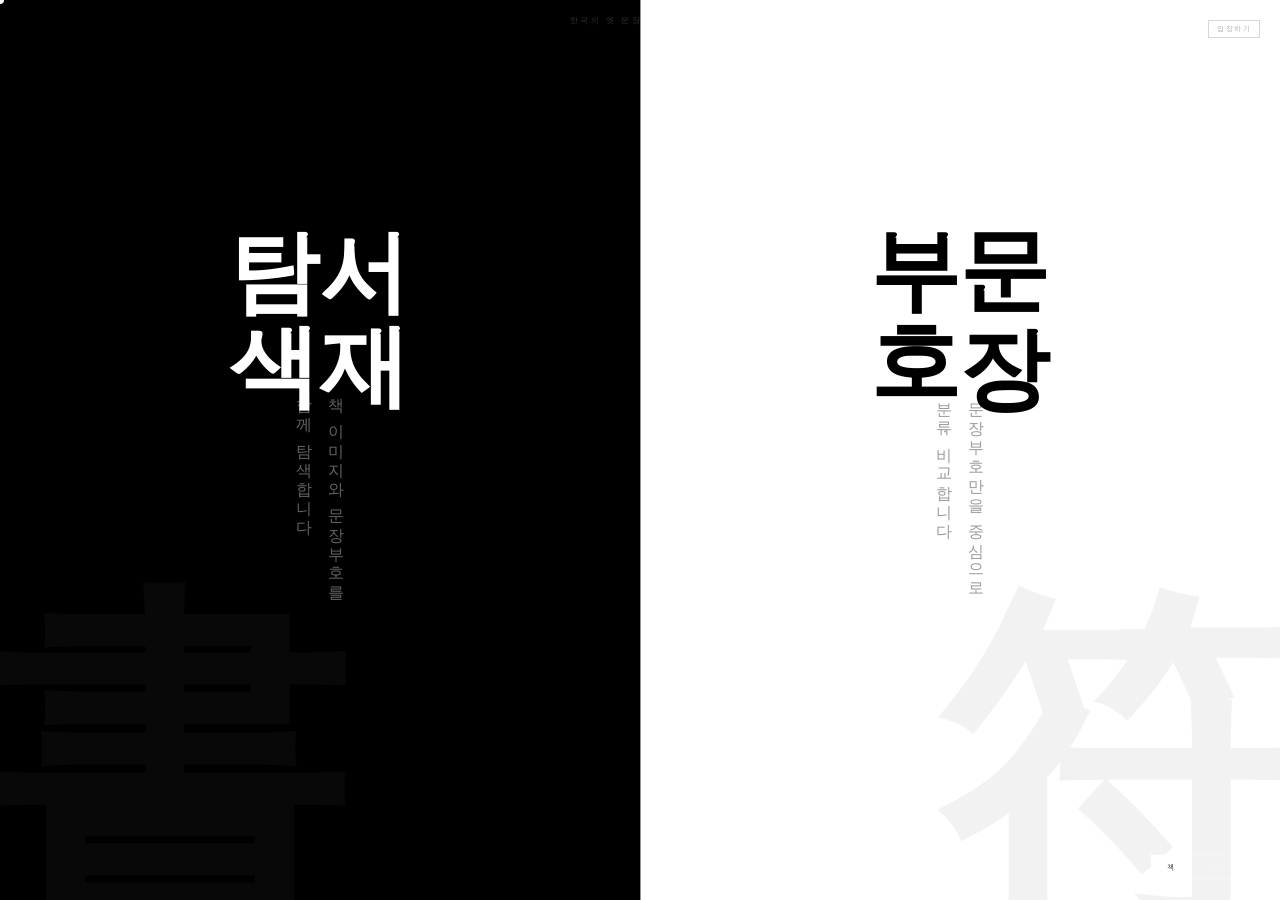
==== index.html @ 512fe79e "add website" ====
<!DOCTYPE html>
<html lang="ko">
<head>
<meta charset="UTF-8" />
<meta name="viewport" content="width=device-width, initial-scale=1.0" />
<title>한국의 옛 문장부호 아카이브</title>
<style>
@import url('https://fonts.googleapis.com/css2?family=Noto+Serif+KR:wght@300;400;700;900&display=swap');

*, *::before, *::after { box-sizing: border-box; margin: 0; padding: 0; }

:root {
  --bg:        #000000;
  --fg:        #ffffff;
  --line:      rgb(148, 148, 148);
  --ease:      cubic-bezier(0.76, 0, 0.24, 1);
  --eout:      cubic-bezier(0.16, 1, 0.3, 1);
  --dur:       0.85s;
  --page-l:    #ffffff;
  --page-r:    #ffffff;
  --page-ink:  rgba(0,0,0,0.78);
  --page-mute: rgba(0,0,0,0.36);
  --page-line: rgba(0,0,0,0.12);
}

html, body {
  height: 100%; background: var(--bg); color: var(--fg);
  font-family: serif;
  cursor: none; overflow: hidden;
}

#cur {
  position: fixed; z-index: 99999;
  width: 8px; height: 8px; border-radius: 50%;
  background: var(--fg); pointer-events: none;
  transform: translate(-50%,-50%);
  transition: width .18s var(--eout), height .18s var(--eout);
  mix-blend-mode: difference;
}
#cur.big { width: 34px; height: 34px; }

#global-toggle {
  position: fixed; bottom: 20px; right: 20px;
  z-index: 9000; display: flex;
  border: 0.5px solid rgba(255,255,255,0.22);
  overflow: hidden;
  opacity: 1;
}
.gtog-btn {
  font-family: "Noto Serif KR", serif;
  font-size: .44rem; letter-spacing: .24em; font-weight: 300;
  color: rgba(255,255,255,0.38); padding: 7px 16px;
  cursor: none; white-space: nowrap;
  border: none; background: none; outline: none;
  transition: background .22s, color .22s;
}
.gtog-btn.active {
  background: var(--fg); color: var(--bg);
}
.gtog-btn + .gtog-btn { border-left: 0.5px solid rgba(255,255,255,0.22); }

#entry {
  position: fixed; inset: 0; z-index: 8000;
  display: flex;
  transition: opacity .65s var(--eout), visibility .65s;
}
#entry.gone { opacity: 0; visibility: hidden; }

.ep {
  flex: 1; position: relative; overflow: hidden; cursor: none;
  display: flex; align-items: center; justify-content: center;
  transition: flex .72s var(--eout);
}
.ep:hover { flex: 1.28; }
.ep + .ep { border-left: 1px solid var(--line); }
#ep-lib { background: var(--bg); }
#ep-sym { background: var(--fg); }

.ep-bg {
  position: absolute; font-size: 28vw; font-weight: 900; line-height: 1;
  user-select: none; pointer-events: none; bottom: -4vw;
  transition: transform .6s var(--eout);
}
#ep-lib .ep-bg { color: rgba(255,255,255,.03); left: -1vw; }
#ep-sym .ep-bg { color: rgba(0,0,0,.05); right: -1vw; }
.ep:hover .ep-bg { transform: scale(1.07); }

.ep-inner { position: relative; z-index: 1; display: flex; flex-direction: column; align-items: center; gap: 36px; }
.ep-title {
  writing-mode: vertical-rl; font-weight: 900;
  align-items:top;
  font-size: clamp(3rem,7vw,6.5rem); letter-spacing: .04em; line-height: 1;
  transition: letter-spacing .5s var(--eout);
}
#ep-lib .ep-title { color: var(--fg); }
#ep-sym .ep-title { color: var(--bg); }
.ep:hover .ep-title { letter-spacing: .15em; }

.ep-sub { writing-mode: vertical-rl; font-size: 1rem; font-weight: 300; letter-spacing: .2em; line-height: 2; opacity: .38; }
#ep-lib .ep-sub { color: var(--fg); }
#ep-sym .ep-sub { color: var(--bg); }

.ep-btn {
  writing-mode: vertical-rl; font-size: 1rem; font-weight: 300; letter-spacing: .26em;
  align-items:top;
  padding: 12px 9px; border: 1px solid currentColor; cursor: none;
  opacity: 0; transform: translateY(10px);
  transition: opacity .3s var(--eout), transform .3s var(--eout), background .15s, color .15s;
}
.ep:hover .ep-btn { opacity: 1; transform: translateY(0); }
#ep-lib .ep-btn { color: var(--fg); }
#ep-lib .ep-btn:hover { background: var(--fg); color: var(--bg); }
#ep-sym .ep-btn { color: var(--bg); }
#ep-sym .ep-btn:hover { background: var(--bg); color: var(--fg); }

.ep-badge { position: absolute; top: 20px; right: 20px; font-size: .44rem; letter-spacing: .2em; font-weight: 300; color: rgba(0,0,0,.32); border: 1px solid rgba(0,0,0,.16); padding: 3px 8px; }
#entry-lbl { position: fixed; top: 16px; left: 50%; transform: translateX(-50%); font-size: .48rem; letter-spacing: .34em; font-weight: 300; color: rgba(255,255,255,.18); white-space: nowrap; z-index: 9000; pointer-events: none; }

#app {
  position: fixed; inset: 0; z-index: 1;
  display: flex; flex-direction: row;
  opacity: 0; pointer-events: none;
  transition: opacity .5s var(--eout);
}
#app.active { opacity: 1; pointer-events: auto; }

#sidebar {
  width: 40px; flex-shrink: 0;
  border-right: 1px solid var(--line);
  display: flex; flex-direction: column;
  align-items: top; justify-content: space-between;
  padding: 18px 0; z-index: 10;
}
.sb-text {
  writing-mode: vertical-rl; font-size: 1rem;
  align-items:top;
  letter-spacing: .24em; font-weight: 300;
  color: rgba(255,255,255,.28); white-space: nowrap;
}

#scroll {
  flex: 1; display: flex; flex-direction: row;
  overflow-x: auto; overflow-y: hidden; scrollbar-width: none;
  scroll-snap-type: x mandatory;  
}
#scroll::-webkit-scrollbar { display: none; }

.item-wrapper {
  height: 100%; flex-shrink: 0;
  display: grid;
  scroll-snap-align: end;
  grid-template-columns: 0fr auto;
  border-right: 1px solid var(--line);
  transition: grid-template-columns var(--dur) var(--ease);
}
.item-wrapper.open { grid-template-columns: 1fr auto; }

.item-main {
  display: flex; flex-direction: row;
  position: relative; cursor: none; overflow: hidden;
  animation: itemIn .5s var(--eout) both;
}
@keyframes itemIn {
  from { opacity:0; transform: translateX(16px); }
  to   { opacity:1; transform: translateX(0); }
}
.item-main::before {
  content: '';
  position: absolute;
  inset: 0;
  background: var(--fg);
  opacity: 0;
  transition: opacity 1s var(--ease);
  z-index: 0;
  pointer-events: none;
}

.item-main:hover::before,
.item-wrapper.open .item-main::before {
  opacity: 1;
}

.item-main:hover .name-text,
.item-wrapper.open .name-text {
  color: var(--bg);
}

.item-main:hover .meta-text,
.item-wrapper.open .meta-text {
  color: rgba(13,13,13,.45);
}
.item-main:hover .meta-text  { color: rgba(13,13,13,.45); }
.item-main:hover .name-col   { border-color: rgba(13,13,13,.14); }
.item-main:hover .meta-cell  { border-color: rgba(13,13,13,.1); }

.name-col {
  position: relative; z-index: 1;
  display: flex; align-items: flex-start; justify-content: center;
  padding: 28px 0; flex-shrink: 0;
  border-left: 1px solid var(--line); border-right: none; overflow: hidden;
  transition: border-color 1s var(--ease);
}
.name-text {
  writing-mode: vertical-rl; font-weight: 300;
  align-items:top;
  letter-spacing: .05em; line-height: 1; white-space: nowrap; color: var(--fg);
  transition: color 1s var(--ease),transform .5s cubic-bezier(0.3, 0, 0.2, 1);
}
.item-main:hover .name-text { transform: scale(1.03);}

.meta-col { position: relative; z-index: 1; display: flex; flex-direction: column; width: 26px; flex-shrink: 0; }
.meta-cell {
  flex: 1; display: flex; align-items: center; justify-content: center;
  padding: 4px 0;
  overflow: hidden; min-height: 0;
  transition: border-color .5s var(--ease);
}
.meta-cell:last-child { border-bottom: none; }
.meta-text {
  writing-mode: vertical-rl; font-size: 1rem; letter-spacing: .12em;
  font-weight: 300; color: rgba(0, 0, 0, 1);
  white-space: nowrap; overflow: hidden; text-overflow: ellipsis; max-height: 100%;
  transition: color .5s var(--ease);
}

.item-detail { overflow: hidden; }

.book-spread {
  min-width: 903px;
  height: 100%;
  display: flex; flex-direction: row;
  border-right: 1px solid var(--line);
  position: relative;
}

.page-left {
  width: 500px; flex: 0 0 500px;
  background: var(--page-l);
  position: relative; overflow: hidden;
  display: flex; flex-direction: column;
  align-items: center; justify-content: center;
  padding: 36px 28px 48px;
  z-index: 0;
}

.page-right {
  width: 400px; flex: 0 0 400px; min-width: 0;
  background: var(--page-r);
  position: relative; overflow: hidden;
  display: flex; flex-direction: row;
  align-items: stretch;
  padding: 0;
}

.page-gutter {
  width: 3px; flex-shrink: 0;
  background: linear-gradient(to right, #c8c4be, #e8e4de, #c8c4be);
  box-shadow: inset -1px 0 5px rgba(0,0,0,.1), inset 1px 0 5px rgba(0,0,0,.1);
  position: relative; z-index: 2;
}

.page-left::after, .page-right::after {
  content: ''; position: absolute; inset: 0; pointer-events: none;
  background-image: url("data:image/svg+xml,%3Csvg xmlns='http://www.w3.org/2000/svg' width='300' height='300'%3E%3Cfilter id='n'%3E%3CfeTurbulence type='fractalNoise' baseFrequency='0.75' numOctaves='4' stitchTiles='stitch'/%3E%3C/filter%3E%3Crect width='300' height='300' filter='url(%23n)' opacity='0.045'/%3E%3C/svg%3E");
  mix-blend-mode: multiply; opacity: 1; z-index: 0;
}

.page-left::before {
  content: ''; position: absolute; top: 0; right: 0; bottom: 0; width: 160px;
  background: linear-gradient(to left, rgba(0,0,0,.40), transparent);
  z-index: 3; pointer-events: none;
  mix-blend-mode: multiply; 
}
.page-right::before {
  content: ''; position: absolute; top: 0; left: 0; bottom: 0; width: 30px;
  background: linear-gradient(to right, rgba(0,0,0,.30), transparent);
  z-index: 4; pointer-events: none;
  mix-blend-mode: multiply; 
}
.page-left::after {
  content: '';
  position: absolute;
  top: 0;
  bottom: 0;
  left: 50%;
  transform: translateX(-50%);
  width: 100px;
  background: linear-gradient(
    to left,
    rgba(255,255,255,1),
    rgba(255,255,255,.08),
    transparent
  );
  z-index: 5;
  pointer-events: none;
}

.left-img-area {
  flex: 1; width: 100%; min-height: 0;
  position: relative; display: flex; align-items: flex-start; justify-content: center;
  z-index: 1;
}
.page-img {
  max-width: 100%; max-height: 100%; object-fit: contain;
  mix-blend-mode: multiply;
  filter: sepia(.12) contrast(1.04) brightness(.98);
  opacity: 0; transform: scale(1.5);
  transition: opacity .6s .2s var(--eout), transform .6s .2s var(--eout);
  cursor: zoom-in;
}
.item-wrapper.open .page-img { opacity: .92; transform: scale(1); }
.page-img:hover { opacity: .45 !important; }

.page-num-l {
  position: absolute; bottom: 16px; right: 20px;
  font-size: .42rem; letter-spacing: .18em; font-weight: 300;
  color: var(--page-mute); z-index: 2;
}

.info-cols {
  display: flex; flex-direction: row;
  height: 100%; width: 100%;
  position: relative; z-index: 1;
  padding: 0 24px;
  gap: 0;
  align-items: stretch;
}

.info-col {
  display: flex; flex-direction: column;
  border-right: 0px solid var(--page-line);
  padding: 37px 0;
  flex: 0 0 27px; min-width: 0;
  opacity: 0; transform: translateX(14px);
  transition: opacity .45s var(--eout), transform .45s var(--eout);
}
.info-col:last-child { border-right: none; }
.item-wrapper.open .info-col { opacity: 1; transform: translateX(0); }
.item-wrapper.open .info-col:nth-child(1) { transition-delay: .22s; }
.item-wrapper.open .info-col:nth-child(2) { transition-delay: .30s; }
.item-wrapper.open .info-col:nth-child(3) { transition-delay: .38s; }
.item-wrapper.open .info-col:nth-child(4) { transition-delay: .46s; }
.item-wrapper.open .info-col:nth-child(5) { transition-delay: .54s; }

.info-label {
  writing-mode: vertical-rl;
  font-size: 1.2rem; letter-spacing: .2em; font-weight: 500;
  color: var(--page-ink);align-items:top;
  border-bottom: 0px solid var(--page-line);
  padding-bottom: 10px; margin-bottom: 20px;
  white-space: nowrap;
  height: 100px;
}
.info-value {
  writing-mode: vertical-rl;
  font-size: 1.2rem; letter-spacing: .23em; font-weight: 500;
  color: var(--page-ink); align-items:top;
  white-space: nowrap; overflow: hidden;
  text-overflow: ellipsis;
  max-height: 100%;
  line-height: 1;
}

.page-num-r {
  position: absolute; bottom: 16px; left: 20px;
  font-size: .42rem; letter-spacing: .18em; font-weight: 300;
  color: var(--page-mute); z-index: 2;
}

#zoom { position: fixed; inset: 0; z-index: 99999; background: rgba(0,0,0,.96); display: flex; align-items: center; justify-content: center; cursor: none; opacity: 0; visibility: hidden; transition: opacity .3s, visibility .3s; }
#zoom.on { opacity: 1; visibility: visible; }
#zoom img { max-width: 85vw; max-height: 85vh; object-fit: contain; transform: scale(.93); transition: transform .4s var(--eout); }
#zoom.on img { transform: scale(1); }
#zoom-x { position: fixed; top: 0; right: 0; width: 40px; height: 40px; border-left: 1px solid var(--line); border-bottom: 1px solid var(--line); display: flex; align-items: center; justify-content: center; font-size: .52rem; color: rgba(255,255,255,.35); cursor: none; transition: color .15s, background .15s; }
#zoom-x:hover { color: var(--fg); background: rgba(255,255,255,.08); }

#preview { position: fixed; pointer-events: none; z-index: 5000; display: flex; gap: 10px; opacity: 0; transition: opacity .2s; }
#preview.show { opacity: 1; }
#prev-book, #prev-sym { width: 120px; height: 165px; object-fit: cover; border: 1px solid var(--line); display: block; background: #111; }

#sym-screen { position: fixed; inset: 0; z-index: 6000; background: var(--bg); display: flex; align-items: center; justify-content: center; opacity: 0; visibility: hidden; transition: opacity .4s, visibility .4s; }
#sym-screen.on { opacity: 1; visibility: visible; }
.sym-big { font-size: clamp(3rem,10vw,8rem); font-weight: 900; opacity: .06; letter-spacing: .08em; color: var(--fg); }
.sym-sub { position: absolute; bottom: 26px; font-size: .5rem; letter-spacing: .3em; font-weight: 300; color: rgba(255,255,255,.2); }
#sym-back { position: absolute; top: 18px; left: 52px; font-size: .5rem; letter-spacing: .22em; font-weight: 300; color: rgba(255,255,255,.3); cursor: none; transition: color .15s; }
#sym-back:hover { color: var(--fg); }
</style>
</head>
<body>

<div id="cur"></div>
<div id="entry-lbl">한국의 옛 문장부호 아카이브</div>

<div id="global-toggle">
  <button class="gtog-btn active" id="gtog-book" onclick="setGlobalMode('book')">책</button>
  <button class="gtog-btn" id="gtog-sym" onclick="setGlobalMode('sym')">문장부호</button>
</div>

<div id="entry">
  <div class="ep" id="ep-lib">
    <div class="ep-bg">書</div>
    <div class="ep-inner">
      <div class="ep-title">서재<br>탐색</div>
      <div class="ep-sub">책 이미지와 문장부호를<br>함께 탐색합니다</div>
      <div class="ep-btn" id="cta-lib">입장하기</div>
    </div>
  </div>
  <div class="ep" id="ep-sym">
    <div class="ep-badge">입장하기</div>
    <div class="ep-bg">符</div>
    <div class="ep-inner">
      <div class="ep-title" style="color:var(--bg)">문장<br>부호</div>
      <div class="ep-sub" style="color:var(--bg)">문장부호만을 중심으로<br>분류·비교합니다</div>
      <div class="ep-btn" id="cta-sym" style="color:var(--bg)">입장하기</div>
    </div>
  </div>
</div>

<div id="app">
  <div id="sidebar">
    <div class="sb-text">한국의 옛 문장부호 아카이브</div>
    <div class="sb-text" id="sb-count">—</div>
  </div>
  <div id="scroll"></div>
</div>

<div id="sym-screen">
  <div id="sym-back" onclick="hideSym()">← 돌아가기</div>
  <div class="sym-big">입장하기</div>
  <div class="sym-sub">문장부호 탐색은 현재 제작 중입니다</div>
</div>

<div id="zoom" onclick="closeZoom()">
  <div id="zoom-x">✕</div>
  <img id="zoom-img" src="" alt="" />
</div>

<div id="preview">
  <img id="prev-book" src="" alt="" />
  <img id="prev-sym"  src="" alt="" />
</div>

<script>
const SPREADSHEET_ID = "1lgA52QAg3-tIM07LVgSJVRmOwjbXmUeWfJ1xou-IE2Y";
const GID = "2070526780";
const CSV_URL = `https://docs.google.com/spreadsheets/d/${SPREADSHEET_ID}/export?format=csv&gid=${GID}`;
const K = { name:"이름", cat:"분류", period:"시대", paper:"종이", size:"크기", coll:"소장처", img:"UL-Images", sym:"UL-Punctuation" };

function parseCSV(t) {
  const ln=t.trim().split("\n"), hd=sp(ln[0]);
  return ln.slice(1).map(l=>{ const v=sp(l),o={}; hd.forEach((h,i)=>o[h.trim()]=(v[i]||"").trim()); return o; });
}
function sp(l) {
  const r=[]; let c="",q=false;
  for(const ch of l){ if(ch==='"')q=!q; else if(ch===','&&!q){r.push(c);c="";}else c+=ch; }
  r.push(c); return r;
}

const cur = document.getElementById("cur");
let mx=0, my=0;
document.addEventListener("mousemove", e => {
  mx=e.clientX; my=e.clientY;
  cur.style.left=mx+"px"; cur.style.top=my+"px";
  cur.classList.toggle("big", !!e.target.closest(".ep,.item-main,#sym-back,#zoom-x,.gtog-btn"));
  movePreview();
});

document.getElementById("cta-lib").addEventListener("click", enterLib);
document.getElementById("ep-lib").addEventListener("click", e=>{ if(!e.target.closest(".ep-btn")) enterLib(); });
document.getElementById("cta-sym").addEventListener("click", goCollage);
document.getElementById("ep-sym").addEventListener("click", goCollage);

function enterLib() {
  document.getElementById("entry").classList.add("gone");
  setTimeout(()=>{ document.getElementById("entry").style.display="none"; document.getElementById("app").classList.add("active"); }, 680);
}
function enterSym() {
  document.getElementById("entry").classList.add("gone");
  setTimeout(()=>{ document.getElementById("entry").style.display="none"; document.getElementById("sym-screen").classList.add("on"); }, 680);
}
function hideSym() {
  document.getElementById("sym-screen").classList.remove("on");
  setTimeout(()=>{ const e=document.getElementById("entry"); e.style.display=""; e.classList.remove("gone"); }, 430);
}

const preview = document.getElementById("preview");
function movePreview() {
  if(!preview.classList.contains("show")) return;
  let x=mx+20, y=my-14;
  if(x+260>window.innerWidth) x=mx-270;
  if(y+170>window.innerHeight) y=my-172;
  preview.style.left=x+"px"; preview.style.top=y+"px";
}
function showPreview(row) {
  if(openIdx>=0) return;
  const src = globalMode==="book" ? row[K.img] : row[K.sym];
  document.getElementById("prev-book").src = src||"";
  document.getElementById("prev-sym").src  = src||"";
  preview.classList.add("show");
}
function hidePreview() { preview.classList.remove("show"); }

let globalMode = "book";
let allRows=[], allWrappers=[], allImgs=[], openIdx=-1;

function setGlobalMode(m) {
  globalMode = m;
  document.getElementById("gtog-book").classList.toggle("active", m==="book");
  document.getElementById("gtog-sym").classList.toggle("active",  m==="sym");
  allRows.forEach((row, idx) => {
    const img = allImgs[idx];
    if(!img) return;
    const src = m==="book" ? row[K.img] : row[K.sym];
    img.src = src||"";
  });
}

function buildList(rows) {
  allRows = rows.filter(r=>r[K.name]&&r[K.img]);
  document.getElementById("sb-count").textContent = allRows.length+"점";
  const scroll = document.getElementById("scroll");

  allRows.forEach((row, idx) => {
    const name = row[K.name]||"";
    const h = window.innerHeight;
    const maxFont = 200;

    const fs = Math.min(
      maxFont,
      Math.max(16, Math.min(h*.88/Math.max(name.length,1), h*.85))
    );

    const nw = Math.round(fs*1.1+18);
    const leftPageW = 500;
    const gutterW = 3;
    const rightPageW = Math.max(220, leftPageW - nw);
    const spreadW = leftPageW + gutterW + rightPageW;

    const wrapper = document.createElement("div");
    wrapper.className = "item-wrapper";

    const main = document.createElement("div");
    main.className = "item-main";
    main.style.animationDelay = Math.min(idx*20,400)+"ms";

    const nc = document.createElement("div");
    nc.className="name-col";
    nc.style.width=nw+"px";

    const nt = document.createElement("span");
    nt.className="name-text";
    nt.style.fontSize=Math.round(fs)+"px";
    nt.textContent=name;
    nc.appendChild(nt);

    const mc = document.createElement("div");
    mc.className="meta-col";

    [row[K.cat], row[K.period], row[K.coll]].filter(Boolean).forEach(v=>{
      const cc=document.createElement("div");
      cc.className="meta-cell";
      const t=document.createElement("span");
      t.className="meta-text";
      t.textContent=v;
      cc.appendChild(t);
      mc.appendChild(cc);
    });

    main.appendChild(nc);
    main.appendChild(mc);

    const detail = document.createElement("div");
    detail.className="item-detail";

    const spread = document.createElement("div");
    spread.className="book-spread";
    spread.style.minWidth = spreadW + "px";

    const pageL = document.createElement("div");
    pageL.className="page-left";
    pageL.style.width = leftPageW + "px";
    pageL.style.flex = `0 0 ${leftPageW}px`;

    const leftArea = document.createElement("div");
    leftArea.className="left-img-area";

    const img = document.createElement("img");
    img.className="page-img";
    img.src = row[K.img]||"";
    img.alt="";
    img.addEventListener("click", e=>{ e.stopPropagation(); openZoom(img.src); });
    leftArea.appendChild(img);
    allImgs.push(img);

    const pageNumL = document.createElement("span");
    pageNumL.className="page-num-l";
    pageNumL.textContent="ⅰ";

    pageL.appendChild(leftArea);
    pageL.appendChild(pageNumL);

    const gutter = document.createElement("div");
    gutter.className="page-gutter";

    const pageR = document.createElement("div");
    pageR.className="page-right";
    pageR.style.width = rightPageW + "px";
    pageR.style.flex = `0 0 ${rightPageW}px`;

    const infoCols = document.createElement("div");
    infoCols.className="info-cols";

    const fields = [
      { key: K.name,   label: "이름",  cls: "col-name" },
      { key: K.period, label: "시대",  cls: "" },
      { key: K.cat,    label: "분류",  cls: "" },
      { key: K.coll,   label: "소장처",cls: "" },
      { key: K.paper,  label: "종이",  cls: "" },
      { key: K.size,   label: "크기",  cls: "" },
    ].filter(f => row[f.key]);

    fields.forEach(f => {
      const col = document.createElement("div");
      col.className = "info-col" + (f.cls ? " "+f.cls : "");

      const lbl = document.createElement("div");
      lbl.className="info-label";
      lbl.textContent=f.label;

      const val = document.createElement("div");
      val.className="info-value";
      val.textContent=row[f.key];

      col.appendChild(lbl);
      col.appendChild(val);
      infoCols.appendChild(col);
    });

    const pageNumR = document.createElement("span");
    pageNumR.className="page-num-r";
    pageNumR.textContent=idx+1;

    pageR.appendChild(infoCols);
    pageR.appendChild(pageNumR);

    spread.appendChild(pageL);
    spread.appendChild(gutter);
    spread.appendChild(pageR);
    detail.appendChild(spread);

    wrapper.appendChild(detail);
    wrapper.appendChild(main);

    main.addEventListener("click", ()=>toggleItem(idx));

    scroll.appendChild(wrapper);
    allWrappers.push(wrapper);
  });
}

function toggleItem(idx) {
  const wrapper = allWrappers[idx];
  const isOpen = wrapper.classList.contains("open");

  if(openIdx>=0 && openIdx!==idx) allWrappers[openIdx].classList.remove("open");

  if(isOpen) {
    wrapper.classList.remove("open");
    openIdx=-1;
  } else {
    wrapper.classList.add("open");
    openIdx=idx;
    hidePreview();

    setTimeout(()=>{
      const scroll = document.getElementById("scroll");

      const itemRight = wrapper.offsetLeft + wrapper.offsetWidth;
      const maxScroll = scroll.scrollWidth - scroll.clientWidth;
      const targetLeft = Math.max(0, Math.min(maxScroll, itemRight - scroll.clientWidth));

      scroll.scrollTo({
        left: targetLeft,
        behavior: "smooth"
      });
    }, 100);
  }
}

function openZoom(src) {
  if(!src) return;
  document.getElementById("zoom-img").src=src;
  document.getElementById("zoom").classList.add("on");
}
function closeZoom(){
  document.getElementById("zoom").classList.remove("on");
}

document.addEventListener("keydown", e=>{
  if(e.key==="Escape"){
    if(document.getElementById("zoom").classList.contains("on")) closeZoom();
    else if(openIdx>=0){
      allWrappers[openIdx].classList.remove("open");
      openIdx=-1;
    }
  }

  if(openIdx>=0 && allRows.length){
    if(e.key==="ArrowRight"||e.key==="ArrowDown"){
      toggleItem((openIdx+1)%allRows.length);
    }
    if(e.key==="ArrowLeft" || e.key==="ArrowUp"){
      toggleItem((openIdx - 1 + allRows.length) % allRows.length);
    }
  }
});

fetch(CSV_URL)
  .then(r=>{ if(!r.ok) throw r; return r.text(); })
  .then(t=>buildList(parseCSV(t)))
  .catch(()=>{ document.getElementById("sb-count").textContent="오류"; });

function goCollage() {
  window.location.href = "collage.html";
}
</script>
</body>
</html>
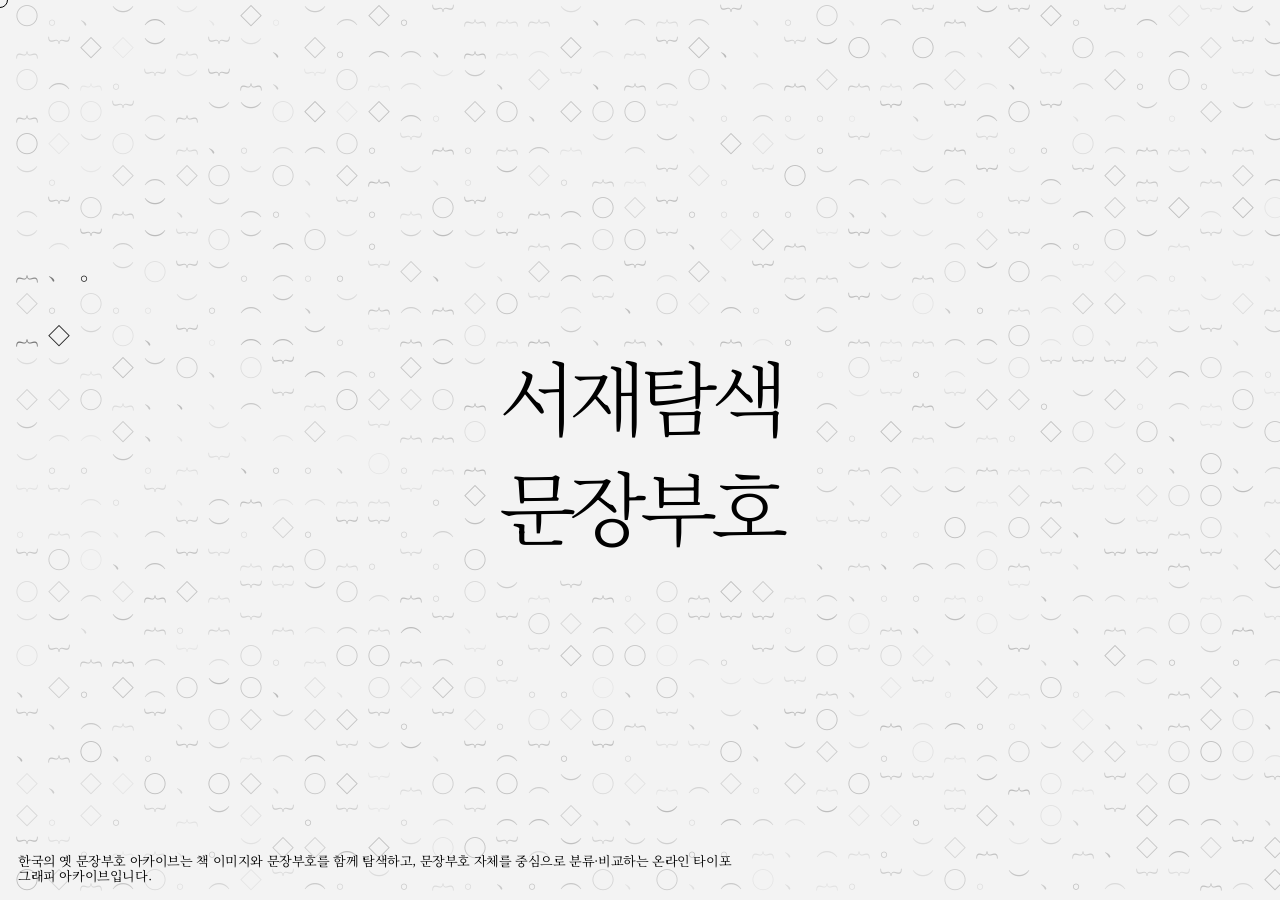
==== commit 21b0a584: "웹 수정" ====
--- a/index.html
+++ b/index.html
@@ -4,725 +4,299 @@
 <meta charset="UTF-8" />
 <meta name="viewport" content="width=device-width, initial-scale=1.0" />
 <title>한국의 옛 문장부호 아카이브</title>
+
 <style>
-@import url('https://fonts.googleapis.com/css2?family=Noto+Serif+KR:wght@300;400;700;900&display=swap');
-
-*, *::before, *::after { box-sizing: border-box; margin: 0; padding: 0; }
-
-:root {
-  --bg:        #000000;
-  --fg:        #ffffff;
-  --line:      rgb(148, 148, 148);
-  --ease:      cubic-bezier(0.76, 0, 0.24, 1);
-  --eout:      cubic-bezier(0.16, 1, 0.3, 1);
-  --dur:       0.85s;
-  --page-l:    #ffffff;
-  --page-r:    #ffffff;
-  --page-ink:  rgba(0,0,0,0.78);
-  --page-mute: rgba(0,0,0,0.36);
-  --page-line: rgba(0,0,0,0.12);
-}
-
-html, body {
-  height: 100%; background: var(--bg); color: var(--fg);
-  font-family: serif;
-  cursor: none; overflow: hidden;
-}
-
-#cur {
-  position: fixed; z-index: 99999;
-  width: 8px; height: 8px; border-radius: 50%;
-  background: var(--fg); pointer-events: none;
-  transform: translate(-50%,-50%);
-  transition: width .18s var(--eout), height .18s var(--eout);
-  mix-blend-mode: difference;
-}
-#cur.big { width: 34px; height: 34px; }
-
-#global-toggle {
-  position: fixed; bottom: 20px; right: 20px;
-  z-index: 9000; display: flex;
-  border: 0.5px solid rgba(255,255,255,0.22);
-  overflow: hidden;
-  opacity: 1;
-}
-.gtog-btn {
-  font-family: "Noto Serif KR", serif;
-  font-size: .44rem; letter-spacing: .24em; font-weight: 300;
-  color: rgba(255,255,255,0.38); padding: 7px 16px;
-  cursor: none; white-space: nowrap;
-  border: none; background: none; outline: none;
-  transition: background .22s, color .22s;
-}
-.gtog-btn.active {
-  background: var(--fg); color: var(--bg);
-}
-.gtog-btn + .gtog-btn { border-left: 0.5px solid rgba(255,255,255,0.22); }
-
-#entry {
-  position: fixed; inset: 0; z-index: 8000;
-  display: flex;
-  transition: opacity .65s var(--eout), visibility .65s;
-}
-#entry.gone { opacity: 0; visibility: hidden; }
-
-.ep {
-  flex: 1; position: relative; overflow: hidden; cursor: none;
-  display: flex; align-items: center; justify-content: center;
-  transition: flex .72s var(--eout);
-}
-.ep:hover { flex: 1.28; }
-.ep + .ep { border-left: 1px solid var(--line); }
-#ep-lib { background: var(--bg); }
-#ep-sym { background: var(--fg); }
-
-.ep-bg {
-  position: absolute; font-size: 28vw; font-weight: 900; line-height: 1;
-  user-select: none; pointer-events: none; bottom: -4vw;
-  transition: transform .6s var(--eout);
-}
-#ep-lib .ep-bg { color: rgba(255,255,255,.03); left: -1vw; }
-#ep-sym .ep-bg { color: rgba(0,0,0,.05); right: -1vw; }
-.ep:hover .ep-bg { transform: scale(1.07); }
-
-.ep-inner { position: relative; z-index: 1; display: flex; flex-direction: column; align-items: center; gap: 36px; }
-.ep-title {
-  writing-mode: vertical-rl; font-weight: 900;
-  align-items:top;
-  font-size: clamp(3rem,7vw,6.5rem); letter-spacing: .04em; line-height: 1;
-  transition: letter-spacing .5s var(--eout);
-}
-#ep-lib .ep-title { color: var(--fg); }
-#ep-sym .ep-title { color: var(--bg); }
-.ep:hover .ep-title { letter-spacing: .15em; }
-
-.ep-sub { writing-mode: vertical-rl; font-size: 1rem; font-weight: 300; letter-spacing: .2em; line-height: 2; opacity: .38; }
-#ep-lib .ep-sub { color: var(--fg); }
-#ep-sym .ep-sub { color: var(--bg); }
-
-.ep-btn {
-  writing-mode: vertical-rl; font-size: 1rem; font-weight: 300; letter-spacing: .26em;
-  align-items:top;
-  padding: 12px 9px; border: 1px solid currentColor; cursor: none;
-  opacity: 0; transform: translateY(10px);
-  transition: opacity .3s var(--eout), transform .3s var(--eout), background .15s, color .15s;
-}
-.ep:hover .ep-btn { opacity: 1; transform: translateY(0); }
-#ep-lib .ep-btn { color: var(--fg); }
-#ep-lib .ep-btn:hover { background: var(--fg); color: var(--bg); }
-#ep-sym .ep-btn { color: var(--bg); }
-#ep-sym .ep-btn:hover { background: var(--bg); color: var(--fg); }
-
-.ep-badge { position: absolute; top: 20px; right: 20px; font-size: .44rem; letter-spacing: .2em; font-weight: 300; color: rgba(0,0,0,.32); border: 1px solid rgba(0,0,0,.16); padding: 3px 8px; }
-#entry-lbl { position: fixed; top: 16px; left: 50%; transform: translateX(-50%); font-size: .48rem; letter-spacing: .34em; font-weight: 300; color: rgba(255,255,255,.18); white-space: nowrap; z-index: 9000; pointer-events: none; }
-
-#app {
-  position: fixed; inset: 0; z-index: 1;
-  display: flex; flex-direction: row;
-  opacity: 0; pointer-events: none;
-  transition: opacity .5s var(--eout);
-}
-#app.active { opacity: 1; pointer-events: auto; }
-
-#sidebar {
-  width: 40px; flex-shrink: 0;
-  border-right: 1px solid var(--line);
-  display: flex; flex-direction: column;
-  align-items: top; justify-content: space-between;
-  padding: 18px 0; z-index: 10;
-}
-.sb-text {
-  writing-mode: vertical-rl; font-size: 1rem;
-  align-items:top;
-  letter-spacing: .24em; font-weight: 300;
-  color: rgba(255,255,255,.28); white-space: nowrap;
-}
-
-#scroll {
-  flex: 1; display: flex; flex-direction: row;
-  overflow-x: auto; overflow-y: hidden; scrollbar-width: none;
-  scroll-snap-type: x mandatory;  
-}
-#scroll::-webkit-scrollbar { display: none; }
-
-.item-wrapper {
-  height: 100%; flex-shrink: 0;
-  display: grid;
-  scroll-snap-align: end;
-  grid-template-columns: 0fr auto;
-  border-right: 1px solid var(--line);
-  transition: grid-template-columns var(--dur) var(--ease);
-}
-.item-wrapper.open { grid-template-columns: 1fr auto; }
-
-.item-main {
-  display: flex; flex-direction: row;
-  position: relative; cursor: none; overflow: hidden;
-  animation: itemIn .5s var(--eout) both;
-}
-@keyframes itemIn {
-  from { opacity:0; transform: translateX(16px); }
-  to   { opacity:1; transform: translateX(0); }
-}
-.item-main::before {
-  content: '';
-  position: absolute;
-  inset: 0;
-  background: var(--fg);
-  opacity: 0;
-  transition: opacity 1s var(--ease);
-  z-index: 0;
-  pointer-events: none;
-}
-
-.item-main:hover::before,
-.item-wrapper.open .item-main::before {
-  opacity: 1;
-}
-
-.item-main:hover .name-text,
-.item-wrapper.open .name-text {
-  color: var(--bg);
-}
-
-.item-main:hover .meta-text,
-.item-wrapper.open .meta-text {
-  color: rgba(13,13,13,.45);
-}
-.item-main:hover .meta-text  { color: rgba(13,13,13,.45); }
-.item-main:hover .name-col   { border-color: rgba(13,13,13,.14); }
-.item-main:hover .meta-cell  { border-color: rgba(13,13,13,.1); }
-
-.name-col {
-  position: relative; z-index: 1;
-  display: flex; align-items: flex-start; justify-content: center;
-  padding: 28px 0; flex-shrink: 0;
-  border-left: 1px solid var(--line); border-right: none; overflow: hidden;
-  transition: border-color 1s var(--ease);
-}
-.name-text {
-  writing-mode: vertical-rl; font-weight: 300;
-  align-items:top;
-  letter-spacing: .05em; line-height: 1; white-space: nowrap; color: var(--fg);
-  transition: color 1s var(--ease),transform .5s cubic-bezier(0.3, 0, 0.2, 1);
-}
-.item-main:hover .name-text { transform: scale(1.03);}
-
-.meta-col { position: relative; z-index: 1; display: flex; flex-direction: column; width: 26px; flex-shrink: 0; }
-.meta-cell {
-  flex: 1; display: flex; align-items: center; justify-content: center;
-  padding: 4px 0;
-  overflow: hidden; min-height: 0;
-  transition: border-color .5s var(--ease);
-}
-.meta-cell:last-child { border-bottom: none; }
-.meta-text {
-  writing-mode: vertical-rl; font-size: 1rem; letter-spacing: .12em;
-  font-weight: 300; color: rgba(0, 0, 0, 1);
-  white-space: nowrap; overflow: hidden; text-overflow: ellipsis; max-height: 100%;
-  transition: color .5s var(--ease);
-}
-
-.item-detail { overflow: hidden; }
-
-.book-spread {
-  min-width: 903px;
-  height: 100%;
-  display: flex; flex-direction: row;
-  border-right: 1px solid var(--line);
-  position: relative;
-}
-
-.page-left {
-  width: 500px; flex: 0 0 500px;
-  background: var(--page-l);
-  position: relative; overflow: hidden;
-  display: flex; flex-direction: column;
-  align-items: center; justify-content: center;
-  padding: 36px 28px 48px;
-  z-index: 0;
-}
-
-.page-right {
-  width: 400px; flex: 0 0 400px; min-width: 0;
-  background: var(--page-r);
-  position: relative; overflow: hidden;
-  display: flex; flex-direction: row;
-  align-items: stretch;
-  padding: 0;
-}
-
-.page-gutter {
-  width: 3px; flex-shrink: 0;
-  background: linear-gradient(to right, #c8c4be, #e8e4de, #c8c4be);
-  box-shadow: inset -1px 0 5px rgba(0,0,0,.1), inset 1px 0 5px rgba(0,0,0,.1);
-  position: relative; z-index: 2;
-}
-
-.page-left::after, .page-right::after {
-  content: ''; position: absolute; inset: 0; pointer-events: none;
-  background-image: url("data:image/svg+xml,%3Csvg xmlns='http://www.w3.org/2000/svg' width='300' height='300'%3E%3Cfilter id='n'%3E%3CfeTurbulence type='fractalNoise' baseFrequency='0.75' numOctaves='4' stitchTiles='stitch'/%3E%3C/filter%3E%3Crect width='300' height='300' filter='url(%23n)' opacity='0.045'/%3E%3C/svg%3E");
-  mix-blend-mode: multiply; opacity: 1; z-index: 0;
-}
-
-.page-left::before {
-  content: ''; position: absolute; top: 0; right: 0; bottom: 0; width: 160px;
-  background: linear-gradient(to left, rgba(0,0,0,.40), transparent);
-  z-index: 3; pointer-events: none;
-  mix-blend-mode: multiply; 
-}
-.page-right::before {
-  content: ''; position: absolute; top: 0; left: 0; bottom: 0; width: 30px;
-  background: linear-gradient(to right, rgba(0,0,0,.30), transparent);
-  z-index: 4; pointer-events: none;
-  mix-blend-mode: multiply; 
-}
-.page-left::after {
-  content: '';
-  position: absolute;
-  top: 0;
-  bottom: 0;
-  left: 50%;
-  transform: translateX(-50%);
-  width: 100px;
-  background: linear-gradient(
-    to left,
-    rgba(255,255,255,1),
-    rgba(255,255,255,.08),
-    transparent
-  );
-  z-index: 5;
-  pointer-events: none;
-}
-
-.left-img-area {
-  flex: 1; width: 100%; min-height: 0;
-  position: relative; display: flex; align-items: flex-start; justify-content: center;
-  z-index: 1;
-}
-.page-img {
-  max-width: 100%; max-height: 100%; object-fit: contain;
-  mix-blend-mode: multiply;
-  filter: sepia(.12) contrast(1.04) brightness(.98);
-  opacity: 0; transform: scale(1.5);
-  transition: opacity .6s .2s var(--eout), transform .6s .2s var(--eout);
-  cursor: zoom-in;
-}
-.item-wrapper.open .page-img { opacity: .92; transform: scale(1); }
-.page-img:hover { opacity: .45 !important; }
-
-.page-num-l {
-  position: absolute; bottom: 16px; right: 20px;
-  font-size: .42rem; letter-spacing: .18em; font-weight: 300;
-  color: var(--page-mute); z-index: 2;
-}
-
-.info-cols {
-  display: flex; flex-direction: row;
-  height: 100%; width: 100%;
-  position: relative; z-index: 1;
-  padding: 0 24px;
-  gap: 0;
-  align-items: stretch;
-}
-
-.info-col {
-  display: flex; flex-direction: column;
-  border-right: 0px solid var(--page-line);
-  padding: 37px 0;
-  flex: 0 0 27px; min-width: 0;
-  opacity: 0; transform: translateX(14px);
-  transition: opacity .45s var(--eout), transform .45s var(--eout);
-}
-.info-col:last-child { border-right: none; }
-.item-wrapper.open .info-col { opacity: 1; transform: translateX(0); }
-.item-wrapper.open .info-col:nth-child(1) { transition-delay: .22s; }
-.item-wrapper.open .info-col:nth-child(2) { transition-delay: .30s; }
-.item-wrapper.open .info-col:nth-child(3) { transition-delay: .38s; }
-.item-wrapper.open .info-col:nth-child(4) { transition-delay: .46s; }
-.item-wrapper.open .info-col:nth-child(5) { transition-delay: .54s; }
-
-.info-label {
-  writing-mode: vertical-rl;
-  font-size: 1.2rem; letter-spacing: .2em; font-weight: 500;
-  color: var(--page-ink);align-items:top;
-  border-bottom: 0px solid var(--page-line);
-  padding-bottom: 10px; margin-bottom: 20px;
-  white-space: nowrap;
-  height: 100px;
-}
-.info-value {
-  writing-mode: vertical-rl;
-  font-size: 1.2rem; letter-spacing: .23em; font-weight: 500;
-  color: var(--page-ink); align-items:top;
-  white-space: nowrap; overflow: hidden;
-  text-overflow: ellipsis;
-  max-height: 100%;
-  line-height: 1;
-}
-
-.page-num-r {
-  position: absolute; bottom: 16px; left: 20px;
-  font-size: .42rem; letter-spacing: .18em; font-weight: 300;
-  color: var(--page-mute); z-index: 2;
-}
-
-#zoom { position: fixed; inset: 0; z-index: 99999; background: rgba(0,0,0,.96); display: flex; align-items: center; justify-content: center; cursor: none; opacity: 0; visibility: hidden; transition: opacity .3s, visibility .3s; }
-#zoom.on { opacity: 1; visibility: visible; }
-#zoom img { max-width: 85vw; max-height: 85vh; object-fit: contain; transform: scale(.93); transition: transform .4s var(--eout); }
-#zoom.on img { transform: scale(1); }
-#zoom-x { position: fixed; top: 0; right: 0; width: 40px; height: 40px; border-left: 1px solid var(--line); border-bottom: 1px solid var(--line); display: flex; align-items: center; justify-content: center; font-size: .52rem; color: rgba(255,255,255,.35); cursor: none; transition: color .15s, background .15s; }
-#zoom-x:hover { color: var(--fg); background: rgba(255,255,255,.08); }
-
-#preview { position: fixed; pointer-events: none; z-index: 5000; display: flex; gap: 10px; opacity: 0; transition: opacity .2s; }
-#preview.show { opacity: 1; }
-#prev-book, #prev-sym { width: 120px; height: 165px; object-fit: cover; border: 1px solid var(--line); display: block; background: #111; }
-
-#sym-screen { position: fixed; inset: 0; z-index: 6000; background: var(--bg); display: flex; align-items: center; justify-content: center; opacity: 0; visibility: hidden; transition: opacity .4s, visibility .4s; }
-#sym-screen.on { opacity: 1; visibility: visible; }
-.sym-big { font-size: clamp(3rem,10vw,8rem); font-weight: 900; opacity: .06; letter-spacing: .08em; color: var(--fg); }
-.sym-sub { position: absolute; bottom: 26px; font-size: .5rem; letter-spacing: .3em; font-weight: 300; color: rgba(255,255,255,.2); }
-#sym-back { position: absolute; top: 18px; left: 52px; font-size: .5rem; letter-spacing: .22em; font-weight: 300; color: rgba(255,255,255,.3); cursor: none; transition: color .15s; }
-#sym-back:hover { color: var(--fg); }
+@import url('https://fonts.googleapis.com/css2?family=Noto+Serif+KR:wght@300;400;500;700&display=swap');
+
+*{
+  margin:0;
+  padding:0;
+  box-sizing:border-box;
+}
+
+html,
+body{
+  width:100%;
+  height:100%;
+  overflow:hidden;
+  background:#f3f3f3;
+  color:#000;
+  font-family:"Noto Serif KR",serif;
+}
+
+body{
+  cursor:none;
+}
+
+#cursor{
+  position:fixed;
+  width:16px;
+  height:16px;
+  border:1px solid #000;
+  border-radius:50%;
+  pointer-events:none;
+  z-index:9999;
+  transform:translate(-50%,-50%);
+  transition:.18s ease;
+}
+
+#cursor.big{
+  width:42px;
+  height:42px;
+  background:rgba(0,0,0,.05);
+}
+
+.page{
+  position:relative;
+  width:100vw;
+  height:100vh;
+  overflow:hidden;
+}
+
+/* 캔버스 */
+#canvas{
+  position:absolute;
+  inset:0;
+  z-index:1;
+}
+
+/* 메뉴 */
+.menu{
+  position:relative;
+  z-index:5;
+  width:100%;
+  height:100%;
+  display:flex;
+  flex-direction:column;
+  justify-content:center;
+  align-items:center;
+  gap:30px;
+  pointer-events:none;
+}
+
+.link{
+  position:relative;
+  display:block;
+  text-decoration:none;
+  pointer-events:auto;
+  font-size:clamp(3rem,8vw,5rem);
+  font-weight:300;
+  line-height:1;
+  letter-spacing:-.08em;
+  color:#000000;
+  mix-blend-mode:screen;
+  transition:
+    transform .4s cubic-bezier(.22,1,.36,1),
+    letter-spacing .4s cubic-bezier(.22,1,.36,1);
+}
+
+.link:hover{
+  transform:scale(1.04);
+  letter-spacing:-.04em;
+}
+
+/* 하단 설명 */
+.info{
+  position:absolute;
+  left:18px;
+  bottom:16px;
+  z-index:6;
+  width:min(720px,90vw);
+  font-size:.82rem;
+  line-height:1.2;
+  letter-spacing:-.03em;
+  color:#000;
+}
+
+/* 모바일 */
+@media(max-width:760px){
+  body{ cursor:auto; }
+  #cursor{ display:none; }
+  .link{ font-size:clamp(3rem,15vw,5rem); }
+  .info{ left:10px; right:10px; bottom:10px; font-size:.72rem; }
+}
 </style>
 </head>
+
 <body>
 
-<div id="cur"></div>
-<div id="entry-lbl">한국의 옛 문장부호 아카이브</div>
-
-<div id="global-toggle">
-  <button class="gtog-btn active" id="gtog-book" onclick="setGlobalMode('book')">책</button>
-  <button class="gtog-btn" id="gtog-sym" onclick="setGlobalMode('sym')">문장부호</button>
-</div>
-
-<div id="entry">
-  <div class="ep" id="ep-lib">
-    <div class="ep-bg">書</div>
-    <div class="ep-inner">
-      <div class="ep-title">서재<br>탐색</div>
-      <div class="ep-sub">책 이미지와 문장부호를<br>함께 탐색합니다</div>
-      <div class="ep-btn" id="cta-lib">입장하기</div>
-    </div>
-  </div>
-  <div class="ep" id="ep-sym">
-    <div class="ep-badge">입장하기</div>
-    <div class="ep-bg">符</div>
-    <div class="ep-inner">
-      <div class="ep-title" style="color:var(--bg)">문장<br>부호</div>
-      <div class="ep-sub" style="color:var(--bg)">문장부호만을 중심으로<br>분류·비교합니다</div>
-      <div class="ep-btn" id="cta-sym" style="color:var(--bg)">입장하기</div>
-    </div>
-  </div>
-</div>
-
-<div id="app">
-  <div id="sidebar">
-    <div class="sb-text">한국의 옛 문장부호 아카이브</div>
-    <div class="sb-text" id="sb-count">—</div>
-  </div>
-  <div id="scroll"></div>
-</div>
-
-<div id="sym-screen">
-  <div id="sym-back" onclick="hideSym()">← 돌아가기</div>
-  <div class="sym-big">입장하기</div>
-  <div class="sym-sub">문장부호 탐색은 현재 제작 중입니다</div>
-</div>
-
-<div id="zoom" onclick="closeZoom()">
-  <div id="zoom-x">✕</div>
-  <img id="zoom-img" src="" alt="" />
-</div>
-
-<div id="preview">
-  <img id="prev-book" src="" alt="" />
-  <img id="prev-sym"  src="" alt="" />
-</div>
+<div id="cursor"></div>
+
+<main class="page">
+
+  <canvas id="canvas"></canvas>
+
+  <nav class="menu">
+    <a href="5.9.html" class="link" id="link1">서재탐색</a>
+    <a href="collage.html" class="link" id="link2">문장부호</a>
+  </nav>
+
+  <p class="info">
+    한국의 옛 문장부호 아카이브는 책 이미지와 문장부호를 함께 탐색하고,
+    문장부호 자체를 중심으로 분류·비교하는 온라인 타이포그래피 아카이브입니다.
+  </p>
+
+</main>
 
 <script>
-const SPREADSHEET_ID = "1lgA52QAg3-tIM07LVgSJVRmOwjbXmUeWfJ1xou-IE2Y";
-const GID = "2070526780";
-const CSV_URL = `https://docs.google.com/spreadsheets/d/${SPREADSHEET_ID}/export?format=csv&gid=${GID}`;
-const K = { name:"이름", cat:"분류", period:"시대", paper:"종이", size:"크기", coll:"소장처", img:"UL-Images", sym:"UL-Punctuation" };
-
-function parseCSV(t) {
-  const ln=t.trim().split("\n"), hd=sp(ln[0]);
-  return ln.slice(1).map(l=>{ const v=sp(l),o={}; hd.forEach((h,i)=>o[h.trim()]=(v[i]||"").trim()); return o; });
-}
-function sp(l) {
-  const r=[]; let c="",q=false;
-  for(const ch of l){ if(ch==='"')q=!q; else if(ch===','&&!q){r.push(c);c="";}else c+=ch; }
-  r.push(c); return r;
-}
-
-const cur = document.getElementById("cur");
-let mx=0, my=0;
-document.addEventListener("mousemove", e => {
-  mx=e.clientX; my=e.clientY;
-  cur.style.left=mx+"px"; cur.style.top=my+"px";
-  cur.classList.toggle("big", !!e.target.closest(".ep,.item-main,#sym-back,#zoom-x,.gtog-btn"));
-  movePreview();
+/* ── 커서 ── */
+const cursor = document.getElementById("cursor");
+window.addEventListener("mousemove", e => {
+  cursor.style.left = e.clientX + "px";
+  cursor.style.top  = e.clientY + "px";
+  cursor.classList.toggle("big", !!e.target.closest(".link"));
 });
 
-document.getElementById("cta-lib").addEventListener("click", enterLib);
-document.getElementById("ep-lib").addEventListener("click", e=>{ if(!e.target.closest(".ep-btn")) enterLib(); });
-document.getElementById("cta-sym").addEventListener("click", goCollage);
-document.getElementById("ep-sym").addEventListener("click", goCollage);
-
-function enterLib() {
-  document.getElementById("entry").classList.add("gone");
-  setTimeout(()=>{ document.getElementById("entry").style.display="none"; document.getElementById("app").classList.add("active"); }, 680);
-}
-function enterSym() {
-  document.getElementById("entry").classList.add("gone");
-  setTimeout(()=>{ document.getElementById("entry").style.display="none"; document.getElementById("sym-screen").classList.add("on"); }, 680);
-}
-function hideSym() {
-  document.getElementById("sym-screen").classList.remove("on");
-  setTimeout(()=>{ const e=document.getElementById("entry"); e.style.display=""; e.classList.remove("gone"); }, 430);
-}
-
-const preview = document.getElementById("preview");
-function movePreview() {
-  if(!preview.classList.contains("show")) return;
-  let x=mx+20, y=my-14;
-  if(x+260>window.innerWidth) x=mx-270;
-  if(y+170>window.innerHeight) y=my-172;
-  preview.style.left=x+"px"; preview.style.top=y+"px";
-}
-function showPreview(row) {
-  if(openIdx>=0) return;
-  const src = globalMode==="book" ? row[K.img] : row[K.sym];
-  document.getElementById("prev-book").src = src||"";
-  document.getElementById("prev-sym").src  = src||"";
-  preview.classList.add("show");
-}
-function hidePreview() { preview.classList.remove("show"); }
-
-let globalMode = "book";
-let allRows=[], allWrappers=[], allImgs=[], openIdx=-1;
-
-function setGlobalMode(m) {
-  globalMode = m;
-  document.getElementById("gtog-book").classList.toggle("active", m==="book");
-  document.getElementById("gtog-sym").classList.toggle("active",  m==="sym");
-  allRows.forEach((row, idx) => {
-    const img = allImgs[idx];
-    if(!img) return;
-    const src = m==="book" ? row[K.img] : row[K.sym];
-    img.src = src||"";
-  });
-}
-
-function buildList(rows) {
-  allRows = rows.filter(r=>r[K.name]&&r[K.img]);
-  document.getElementById("sb-count").textContent = allRows.length+"점";
-  const scroll = document.getElementById("scroll");
-
-  allRows.forEach((row, idx) => {
-    const name = row[K.name]||"";
-    const h = window.innerHeight;
-    const maxFont = 200;
-
-    const fs = Math.min(
-      maxFont,
-      Math.max(16, Math.min(h*.88/Math.max(name.length,1), h*.85))
-    );
-
-    const nw = Math.round(fs*1.1+18);
-    const leftPageW = 500;
-    const gutterW = 3;
-    const rightPageW = Math.max(220, leftPageW - nw);
-    const spreadW = leftPageW + gutterW + rightPageW;
-
-    const wrapper = document.createElement("div");
-    wrapper.className = "item-wrapper";
-
-    const main = document.createElement("div");
-    main.className = "item-main";
-    main.style.animationDelay = Math.min(idx*20,400)+"ms";
-
-    const nc = document.createElement("div");
-    nc.className="name-col";
-    nc.style.width=nw+"px";
-
-    const nt = document.createElement("span");
-    nt.className="name-text";
-    nt.style.fontSize=Math.round(fs)+"px";
-    nt.textContent=name;
-    nc.appendChild(nt);
-
-    const mc = document.createElement("div");
-    mc.className="meta-col";
-
-    [row[K.cat], row[K.period], row[K.coll]].filter(Boolean).forEach(v=>{
-      const cc=document.createElement("div");
-      cc.className="meta-cell";
-      const t=document.createElement("span");
-      t.className="meta-text";
-      t.textContent=v;
-      cc.appendChild(t);
-      mc.appendChild(cc);
+/* ── 캔버스 설정 ── */
+const canvas = document.getElementById("canvas");
+const ctx    = canvas.getContext("2d");
+
+const marks   = ["、","。","◇","◯","︵","︶","︷","︸"];
+const FONT_SIZE = 22;
+const COL_W     = 32;   // 열 간격 (px)
+const ROW_H     = 32;   // 행 간격 (px)
+const BASE_SPEED = 1.8; // 기본 이동 속도 (px/frame)
+
+let cols, rows, grid, heads, forbidden;
+
+/* 메뉴 텍스트의 bounding rect + 여백을 금지 구역으로 반환 */
+function getForbiddenRects() {
+  const PAD = 15;
+  return ["link1","link2"]
+    .map(id => document.getElementById(id))
+    .filter(Boolean)
+    .map(el => {
+      const r = el.getBoundingClientRect();
+      return { x: r.left - PAD, y: r.top - PAD, w: r.width + PAD*2, h: r.height + PAD*2 };
     });
-
-    main.appendChild(nc);
-    main.appendChild(mc);
-
-    const detail = document.createElement("div");
-    detail.className="item-detail";
-
-    const spread = document.createElement("div");
-    spread.className="book-spread";
-    spread.style.minWidth = spreadW + "px";
-
-    const pageL = document.createElement("div");
-    pageL.className="page-left";
-    pageL.style.width = leftPageW + "px";
-    pageL.style.flex = `0 0 ${leftPageW}px`;
-
-    const leftArea = document.createElement("div");
-    leftArea.className="left-img-area";
-
-    const img = document.createElement("img");
-    img.className="page-img";
-    img.src = row[K.img]||"";
-    img.alt="";
-    img.addEventListener("click", e=>{ e.stopPropagation(); openZoom(img.src); });
-    leftArea.appendChild(img);
-    allImgs.push(img);
-
-    const pageNumL = document.createElement("span");
-    pageNumL.className="page-num-l";
-    pageNumL.textContent="ⅰ";
-
-    pageL.appendChild(leftArea);
-    pageL.appendChild(pageNumL);
-
-    const gutter = document.createElement("div");
-    gutter.className="page-gutter";
-
-    const pageR = document.createElement("div");
-    pageR.className="page-right";
-    pageR.style.width = rightPageW + "px";
-    pageR.style.flex = `0 0 ${rightPageW}px`;
-
-    const infoCols = document.createElement("div");
-    infoCols.className="info-cols";
-
-    const fields = [
-      { key: K.name,   label: "이름",  cls: "col-name" },
-      { key: K.period, label: "시대",  cls: "" },
-      { key: K.cat,    label: "분류",  cls: "" },
-      { key: K.coll,   label: "소장처",cls: "" },
-      { key: K.paper,  label: "종이",  cls: "" },
-      { key: K.size,   label: "크기",  cls: "" },
-    ].filter(f => row[f.key]);
-
-    fields.forEach(f => {
-      const col = document.createElement("div");
-      col.className = "info-col" + (f.cls ? " "+f.cls : "");
-
-      const lbl = document.createElement("div");
-      lbl.className="info-label";
-      lbl.textContent=f.label;
-
-      const val = document.createElement("div");
-      val.className="info-value";
-      val.textContent=row[f.key];
-
-      col.appendChild(lbl);
-      col.appendChild(val);
-      infoCols.appendChild(col);
+}
+
+/* 셀 (col, row) 의 중심이 금지 구역 안에 있는지 */
+function isForbidden(c, r) {
+  const px = c * COL_W + COL_W / 2;
+  const py = r * ROW_H + ROW_H / 2;
+  for (const rect of forbidden) {
+    if (px >= rect.x && px <= rect.x + rect.w &&
+        py >= rect.y && py <= rect.y + rect.h) return true;
+  }
+  return false;
+}
+
+function randomMark() {
+  return marks[Math.floor(Math.random() * marks.length)];
+}
+
+/* 전체 초기화 */
+function init() {
+  canvas.width  = window.innerWidth;
+  canvas.height = window.innerHeight;
+  cols     = Math.ceil(canvas.width  / COL_W) + 4;
+  rows     = Math.ceil(canvas.height / ROW_H);
+  forbidden = getForbiddenRects();
+
+  grid  = [];
+  heads = [];
+
+  for (let r = 0; r < rows; r++) {
+    grid[r] = [];
+    for (let c = 0; c < cols; c++) {
+      const blocked = isForbidden(c, r);
+      grid[r][c] = {
+        char:    randomMark(),
+        base:    blocked ? 0 : (Math.random() * 0.18 + 0.05), // 기본 투명도
+        blocked: blocked
+      };
+    }
+    /* 각 행마다 타이핑 헤드를 랜덤 위치에서 시작 */
+    heads.push({
+      row:   r,
+      x:     -Math.random() * cols * COL_W,       // 시작 x (화면 왼쪽 바깥)
+      speed: BASE_SPEED * (0.65 + Math.random() * 0.75)
     });
-
-    const pageNumR = document.createElement("span");
-    pageNumR.className="page-num-r";
-    pageNumR.textContent=idx+1;
-
-    pageR.appendChild(infoCols);
-    pageR.appendChild(pageNumR);
-
-    spread.appendChild(pageL);
-    spread.appendChild(gutter);
-    spread.appendChild(pageR);
-    detail.appendChild(spread);
-
-    wrapper.appendChild(detail);
-    wrapper.appendChild(main);
-
-    main.addEventListener("click", ()=>toggleItem(idx));
-
-    scroll.appendChild(wrapper);
-    allWrappers.push(wrapper);
-  });
-}
-
-function toggleItem(idx) {
-  const wrapper = allWrappers[idx];
-  const isOpen = wrapper.classList.contains("open");
-
-  if(openIdx>=0 && openIdx!==idx) allWrappers[openIdx].classList.remove("open");
-
-  if(isOpen) {
-    wrapper.classList.remove("open");
-    openIdx=-1;
-  } else {
-    wrapper.classList.add("open");
-    openIdx=idx;
-    hidePreview();
-
-    setTimeout(()=>{
-      const scroll = document.getElementById("scroll");
-
-      const itemRight = wrapper.offsetLeft + wrapper.offsetWidth;
-      const maxScroll = scroll.scrollWidth - scroll.clientWidth;
-      const targetLeft = Math.max(0, Math.min(maxScroll, itemRight - scroll.clientWidth));
-
-      scroll.scrollTo({
-        left: targetLeft,
-        behavior: "smooth"
-      });
-    }, 100);
   }
 }
 
-function openZoom(src) {
-  if(!src) return;
-  document.getElementById("zoom-img").src=src;
-  document.getElementById("zoom").classList.add("on");
-}
-function closeZoom(){
-  document.getElementById("zoom").classList.remove("on");
-}
-
-document.addEventListener("keydown", e=>{
-  if(e.key==="Escape"){
-    if(document.getElementById("zoom").classList.contains("on")) closeZoom();
-    else if(openIdx>=0){
-      allWrappers[openIdx].classList.remove("open");
-      openIdx=-1;
+/* ── 메인 루프 ── */
+let lastTime = null;
+
+function draw(ts) {
+  if (!lastTime) lastTime = ts;
+  const dt = Math.min((ts - lastTime) / 16.67, 3); // 배속 상한
+  lastTime = ts;
+
+  ctx.clearRect(0, 0, canvas.width, canvas.height);
+  ctx.font         = `300 ${FONT_SIZE}px "Noto Serif KR", serif`;
+  ctx.textBaseline = "middle";
+
+  for (let r = 0; r < rows; r++) {
+    const head = heads[r];
+    head.x += head.speed * dt;
+
+    /* 헤드 열 인덱스 */
+    const headCol = Math.floor(head.x / COL_W);
+
+    for (let c = 0; c < cols; c++) {
+      const cell = grid[r][c];
+      if (cell.blocked) continue;
+
+      const px   = c * COL_W + COL_W / 2;
+      const py   = r * ROW_H + ROW_H / 2;
+      const dist = headCol - c; // 헤드와의 열 거리 (양수 = 헤드가 오른쪽에)
+
+      let alpha;
+
+      if (dist === 0) {
+        /* 헤드 위치 : 가장 밝고 글자도 교체 */
+        if (Math.random() < 0.15 * dt) {
+          cell.char = randomMark();
+        }
+        alpha = 0.88;
+      } else if (dist > 0 && dist <= 4) {
+        /* 헤드 직후 (이미 지나간 곳) : 서서히 어두워짐 */
+        alpha = 0.5 - (dist - 1) * 0.1;
+      } else if (dist < 0 && dist >= -2) {
+        /* 헤드 직전 (아직 안 지나간 곳) : 희미하게 예열 */
+        alpha = 0.08 + (2 + dist) * 0.04;
+      } else {
+        /* 나머지 : 기본 투명도 */
+        alpha = cell.base;
+      }
+
+      ctx.fillStyle = `rgba(0,0,0,${alpha.toFixed(3)})`;
+      ctx.fillText(cell.char, px, py);
+    }
+
+    /* 헤드가 화면 끝을 넘어가면 처음부터 재시작 */
+    if (head.x > (cols + 2) * COL_W) {
+      head.x = -(COL_W * (2 + Math.floor(Math.random() * 6)));
+      /* 글자 리셋 */
+      for (let c = 0; c < cols; c++) {
+        if (!grid[r][c].blocked) {
+          grid[r][c].char = randomMark();
+          grid[r][c].base = Math.random() * 0.18 + 0.05;
+        }
+      }
     }
   }
 
-  if(openIdx>=0 && allRows.length){
-    if(e.key==="ArrowRight"||e.key==="ArrowDown"){
-      toggleItem((openIdx+1)%allRows.length);
-    }
-    if(e.key==="ArrowLeft" || e.key==="ArrowUp"){
-      toggleItem((openIdx - 1 + allRows.length) % allRows.length);
-    }
-  }
-});
-
-fetch(CSV_URL)
-  .then(r=>{ if(!r.ok) throw r; return r.text(); })
-  .then(t=>buildList(parseCSV(t)))
-  .catch(()=>{ document.getElementById("sb-count").textContent="오류"; });
-
-function goCollage() {
-  window.location.href = "collage.html";
-}
+  requestAnimationFrame(draw);
+}
+
+/* ── 시작 ── */
+function start() {
+  init();
+  requestAnimationFrame(draw);
+}
+
+/* 폰트 로드 후 시작 (금지 구역 계산을 위해 레이아웃 완성 필요) */
+if (document.readyState === "complete") {
+  setTimeout(start, 150);
+} else {
+  window.addEventListener("load", () => setTimeout(start, 150));
+}
+
+window.addEventListener("resize", () => { init(); });
 </script>
+
 </body>
 </html>
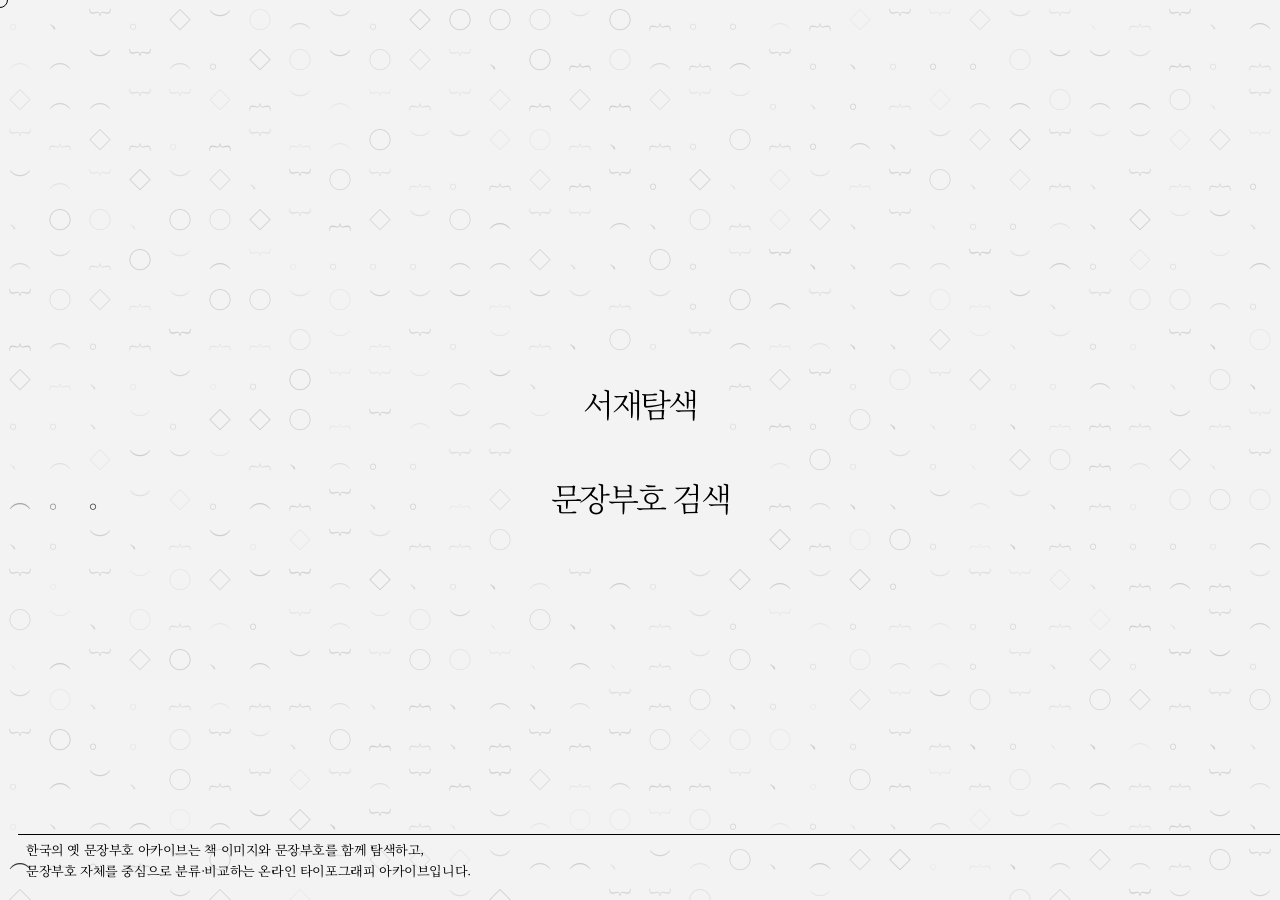
==== commit c82cb741: "s" ====
--- a/index.html
+++ b/index.html
@@ -37,7 +37,7 @@
   pointer-events:none;
   z-index:9999;
   transform:translate(-50%,-50%);
-  transition:.18s ease;
+  transition:width .18s ease, height .18s ease, background .18s ease;
 }
 
 #cursor.big{
@@ -53,14 +53,12 @@
   overflow:hidden;
 }
 
-/* 캔버스 */
 #canvas{
   position:absolute;
   inset:0;
   z-index:1;
 }
 
-/* 메뉴 */
 .menu{
   position:relative;
   z-index:5;
@@ -79,11 +77,11 @@
   display:block;
   text-decoration:none;
   pointer-events:auto;
-  font-size:clamp(3rem,8vw,5rem);
+  font-size:clamp(2rem,8vw,2rem);
   font-weight:300;
-  line-height:1;
+  line-height:2;
   letter-spacing:-.08em;
-  color:#000000;
+  color:#000;
   mix-blend-mode:screen;
   transition:
     transform .4s cubic-bezier(.22,1,.36,1),
@@ -95,25 +93,92 @@
   letter-spacing:-.04em;
 }
 
-/* 하단 설명 */
-.info{
+/* 하단 정보 전체 */
+.bottom-info{
   position:absolute;
   left:18px;
   bottom:16px;
   z-index:6;
-  width:min(720px,90vw);
+
+  display:grid;
+  grid-template-columns: 520px 930px;
+  gap:18px;
+  align-items:start;
+
+  height:50px;
+  overflow:hidden;
+
+  border-top:1px solid #000;
+
+
+  color:#000;
+}
+
+/* 왼쪽 기본 설명 */
+.info{
+  width:520px;
+  height:72px;
+
   font-size:.82rem;
-  line-height:1.2;
+  line-height:1.6;
   letter-spacing:-.03em;
-  color:#000;
+  padding-left:8px;
+  padding-top: 4px;
+  overflow:hidden;
+}
+
+/* 오른쪽 hover 설명 */
+.hover-info{
+  width:500px;
+  height:72px;
+
+  font-size:.82rem;
+  line-height:1.7;
+  letter-spacing:-.03em;
+
+  padding-top: 3px;
+
+  overflow:hidden;
+  word-break:keep-all;
+  overflow-wrap:break-word;
 }
 
 /* 모바일 */
 @media(max-width:760px){
-  body{ cursor:auto; }
-  #cursor{ display:none; }
-  .link{ font-size:clamp(3rem,15vw,5rem); }
-  .info{ left:10px; right:10px; bottom:10px; font-size:.72rem; }
+  body{
+    cursor:auto;
+  }
+
+  #cursor{
+    display:none;
+  }
+
+  .link{
+    font-size:clamp(3rem,15vw,5rem);
+  }
+
+  .bottom-info{
+    left:10px;
+    right:10px;
+    bottom:10px;
+
+    grid-template-columns: 1fr 120px;
+    gap:10px;
+
+    height:72px;
+  }
+
+  .info{
+    width:auto;
+    height:72px;
+    font-size:.72rem;
+  }
+
+  .hover-info{
+    width:300px;
+    height:72px;
+    font-size:.72rem;
+  }
 }
 </style>
 </head>
@@ -128,137 +193,219 @@
 
   <nav class="menu">
     <a href="5.9.html" class="link" id="link1">서재탐색</a>
-    <a href="collage.html" class="link" id="link2">문장부호</a>
+    <a href="collage.html" class="link" id="link2">문장부호 검색</a>
   </nav>
 
-  <p class="info">
-    한국의 옛 문장부호 아카이브는 책 이미지와 문장부호를 함께 탐색하고,
-    문장부호 자체를 중심으로 분류·비교하는 온라인 타이포그래피 아카이브입니다.
-  </p>
+  <div class="bottom-info">
+    <p class="info">
+      한국의 옛 문장부호 아카이브는 책 이미지와 문장부호를 함께 탐색하고,<br>
+      문장부호 자체를 중심으로 분류·비교하는 온라인 타이포그래피 아카이브입니다.
+    </p>
+
+    <p class="hover-info" id="hoverInfo"></p>
+  </div>
 
 </main>
 
 <script>
 /* ── 커서 ── */
 const cursor = document.getElementById("cursor");
+
+let mouseX = 0;
+let mouseY = 0;
+let cursorBusy = false;
+
 window.addEventListener("mousemove", e => {
-  cursor.style.left = e.clientX + "px";
-  cursor.style.top  = e.clientY + "px";
-  cursor.classList.toggle("big", !!e.target.closest(".link"));
+  mouseX = e.clientX;
+  mouseY = e.clientY;
+
+  if (!cursorBusy) {
+    cursorBusy = true;
+
+    requestAnimationFrame(() => {
+      cursor.style.left = mouseX + "px";
+      cursor.style.top  = mouseY + "px";
+
+      const target = document.elementFromPoint(mouseX, mouseY);
+      cursor.classList.toggle("big", !!target?.closest(".link"));
+
+      cursorBusy = false;
+    });
+  }
+});
+
+/* ── 링크 호버 정보 ── */
+const hoverInfo = document.getElementById("hoverInfo");
+const link1 = document.getElementById("link1");
+const link2 = document.getElementById("link2");
+
+function setHoverInfo(text) {
+  hoverInfo.textContent = text;
+}
+
+link1.addEventListener("mouseenter", () => {
+  setHoverInfo("서재를 탐색하듯 책의 정보를 중심으로 구성되어 있습니다. 사용자는 책의 제목, 문장부호, 시대적 맥락을 따라가며 자료를 탐색할 수 있다.");
+});
+
+link2.addEventListener("mouseenter", () => {
+  setHoverInfo("문장부호의 형태를 직접 그려보며 탐색할 수 있습니다. 키워드 입력 대신 손으로 기호를 재현하는 행위는, 이전의 흔적과 필기 감각을 디지털 환경 안에서 다시 불러옵니다.");
+});
+
+link1.addEventListener("mouseleave", () => {
+  setHoverInfo("");
+});
+
+link2.addEventListener("mouseleave", () => {
+  setHoverInfo("");
 });
 
 /* ── 캔버스 설정 ── */
 const canvas = document.getElementById("canvas");
-const ctx    = canvas.getContext("2d");
-
-const marks   = ["、","。","◇","◯","︵","︶","︷","︸"];
+const ctx = canvas.getContext("2d", { alpha:true });
+
+const marks = ["、","。","◇","◯","︵","︶","︷","︸"];
+
 const FONT_SIZE = 22;
-const COL_W     = 32;   // 열 간격 (px)
-const ROW_H     = 32;   // 행 간격 (px)
-const BASE_SPEED = 1.8; // 기본 이동 속도 (px/frame)
-
+const COL_W = 40;
+const ROW_H = 40;
+const BASE_SPEED = 1.25;
+const DPR_LIMIT = 1.25;
+
+let dpr = 1;
 let cols, rows, grid, heads, forbidden;
-
-/* 메뉴 텍스트의 bounding rect + 여백을 금지 구역으로 반환 */
+let resizeTimer = null;
+
 function getForbiddenRects() {
-  const PAD = 15;
+  const PAD = 18;
+
   return ["link1","link2"]
     .map(id => document.getElementById(id))
     .filter(Boolean)
     .map(el => {
       const r = el.getBoundingClientRect();
-      return { x: r.left - PAD, y: r.top - PAD, w: r.width + PAD*2, h: r.height + PAD*2 };
+
+      return {
+        x: r.left - PAD,
+        y: r.top - PAD,
+        w: r.width + PAD * 2,
+        h: r.height + PAD * 2
+      };
     });
 }
 
-/* 셀 (col, row) 의 중심이 금지 구역 안에 있는지 */
 function isForbidden(c, r) {
   const px = c * COL_W + COL_W / 2;
   const py = r * ROW_H + ROW_H / 2;
+
   for (const rect of forbidden) {
-    if (px >= rect.x && px <= rect.x + rect.w &&
-        py >= rect.y && py <= rect.y + rect.h) return true;
-  }
+    if (
+      px >= rect.x &&
+      px <= rect.x + rect.w &&
+      py >= rect.y &&
+      py <= rect.y + rect.h
+    ) {
+      return true;
+    }
+  }
+
   return false;
 }
 
 function randomMark() {
-  return marks[Math.floor(Math.random() * marks.length)];
-}
-
-/* 전체 초기화 */
+  return marks[(Math.random() * marks.length) | 0];
+}
+
 function init() {
-  canvas.width  = window.innerWidth;
-  canvas.height = window.innerHeight;
-  cols     = Math.ceil(canvas.width  / COL_W) + 4;
-  rows     = Math.ceil(canvas.height / ROW_H);
+  dpr = Math.min(window.devicePixelRatio || 1, DPR_LIMIT);
+
+  const w = window.innerWidth;
+  const h = window.innerHeight;
+
+  canvas.width = Math.floor(w * dpr);
+  canvas.height = Math.floor(h * dpr);
+  canvas.style.width = w + "px";
+  canvas.style.height = h + "px";
+
+  ctx.setTransform(dpr, 0, 0, dpr, 0, 0);
+
+  cols = Math.ceil(w / COL_W) + 3;
+  rows = Math.ceil(h / ROW_H);
+
   forbidden = getForbiddenRects();
 
-  grid  = [];
+  grid = [];
   heads = [];
 
   for (let r = 0; r < rows; r++) {
     grid[r] = [];
+
     for (let c = 0; c < cols; c++) {
       const blocked = isForbidden(c, r);
+
       grid[r][c] = {
-        char:    randomMark(),
-        base:    blocked ? 0 : (Math.random() * 0.18 + 0.05), // 기본 투명도
-        blocked: blocked
+        char: randomMark(),
+        base: blocked ? 0 : Math.random() * 0.12 + 0.04,
+        blocked
       };
     }
-    /* 각 행마다 타이핑 헤드를 랜덤 위치에서 시작 */
+
     heads.push({
-      row:   r,
-      x:     -Math.random() * cols * COL_W,       // 시작 x (화면 왼쪽 바깥)
-      speed: BASE_SPEED * (0.65 + Math.random() * 0.75)
+      row: r,
+      x: -Math.random() * cols * COL_W,
+      speed: BASE_SPEED * (0.65 + Math.random() * 0.65)
     });
   }
 }
 
 /* ── 메인 루프 ── */
 let lastTime = null;
+let frameSkip = 0;
 
 function draw(ts) {
+  requestAnimationFrame(draw);
+
+  frameSkip++;
+  if (frameSkip % 2 !== 0) return;
+
   if (!lastTime) lastTime = ts;
-  const dt = Math.min((ts - lastTime) / 16.67, 3); // 배속 상한
+
+  const dt = Math.min((ts - lastTime) / 16.67, 3);
   lastTime = ts;
 
-  ctx.clearRect(0, 0, canvas.width, canvas.height);
-  ctx.font         = `300 ${FONT_SIZE}px "Noto Serif KR", serif`;
+  ctx.clearRect(0, 0, window.innerWidth, window.innerHeight);
+
+  ctx.font = `300 ${FONT_SIZE}px "Noto Serif KR", serif`;
   ctx.textBaseline = "middle";
+  ctx.textAlign = "center";
 
   for (let r = 0; r < rows; r++) {
     const head = heads[r];
     head.x += head.speed * dt;
 
-    /* 헤드 열 인덱스 */
     const headCol = Math.floor(head.x / COL_W);
 
     for (let c = 0; c < cols; c++) {
       const cell = grid[r][c];
+
       if (cell.blocked) continue;
 
-      const px   = c * COL_W + COL_W / 2;
-      const py   = r * ROW_H + ROW_H / 2;
-      const dist = headCol - c; // 헤드와의 열 거리 (양수 = 헤드가 오른쪽에)
+      const px = c * COL_W + COL_W / 2;
+      const py = r * ROW_H + ROW_H / 2;
+      const dist = headCol - c;
 
       let alpha;
 
       if (dist === 0) {
-        /* 헤드 위치 : 가장 밝고 글자도 교체 */
-        if (Math.random() < 0.15 * dt) {
+        if (Math.random() < 0.08 * dt) {
           cell.char = randomMark();
         }
-        alpha = 0.88;
-      } else if (dist > 0 && dist <= 4) {
-        /* 헤드 직후 (이미 지나간 곳) : 서서히 어두워짐 */
-        alpha = 0.5 - (dist - 1) * 0.1;
-      } else if (dist < 0 && dist >= -2) {
-        /* 헤드 직전 (아직 안 지나간 곳) : 희미하게 예열 */
-        alpha = 0.08 + (2 + dist) * 0.04;
+
+        alpha = 0.78;
+      } else if (dist > 0 && dist <= 3) {
+        alpha = 0.42 - (dist - 1) * 0.1;
+      } else if (dist < 0 && dist >= -1) {
+        alpha = 0.08;
       } else {
-        /* 나머지 : 기본 투명도 */
         alpha = cell.base;
       }
 
@@ -266,36 +413,40 @@
       ctx.fillText(cell.char, px, py);
     }
 
-    /* 헤드가 화면 끝을 넘어가면 처음부터 재시작 */
     if (head.x > (cols + 2) * COL_W) {
       head.x = -(COL_W * (2 + Math.floor(Math.random() * 6)));
-      /* 글자 리셋 */
+
       for (let c = 0; c < cols; c++) {
-        if (!grid[r][c].blocked) {
-          grid[r][c].char = randomMark();
-          grid[r][c].base = Math.random() * 0.18 + 0.05;
+        const cell = grid[r][c];
+
+        if (!cell.blocked) {
+          cell.char = randomMark();
+          cell.base = Math.random() * 0.12 + 0.04;
         }
       }
     }
   }
-
-  requestAnimationFrame(draw);
-}
-
-/* ── 시작 ── */
+}
+
 function start() {
   init();
   requestAnimationFrame(draw);
 }
 
-/* 폰트 로드 후 시작 (금지 구역 계산을 위해 레이아웃 완성 필요) */
 if (document.readyState === "complete") {
   setTimeout(start, 150);
 } else {
   window.addEventListener("load", () => setTimeout(start, 150));
 }
 
-window.addEventListener("resize", () => { init(); });
+window.addEventListener("resize", () => {
+  clearTimeout(resizeTimer);
+
+  resizeTimer = setTimeout(() => {
+    lastTime = null;
+    init();
+  }, 180);
+});
 </script>
 
 </body>
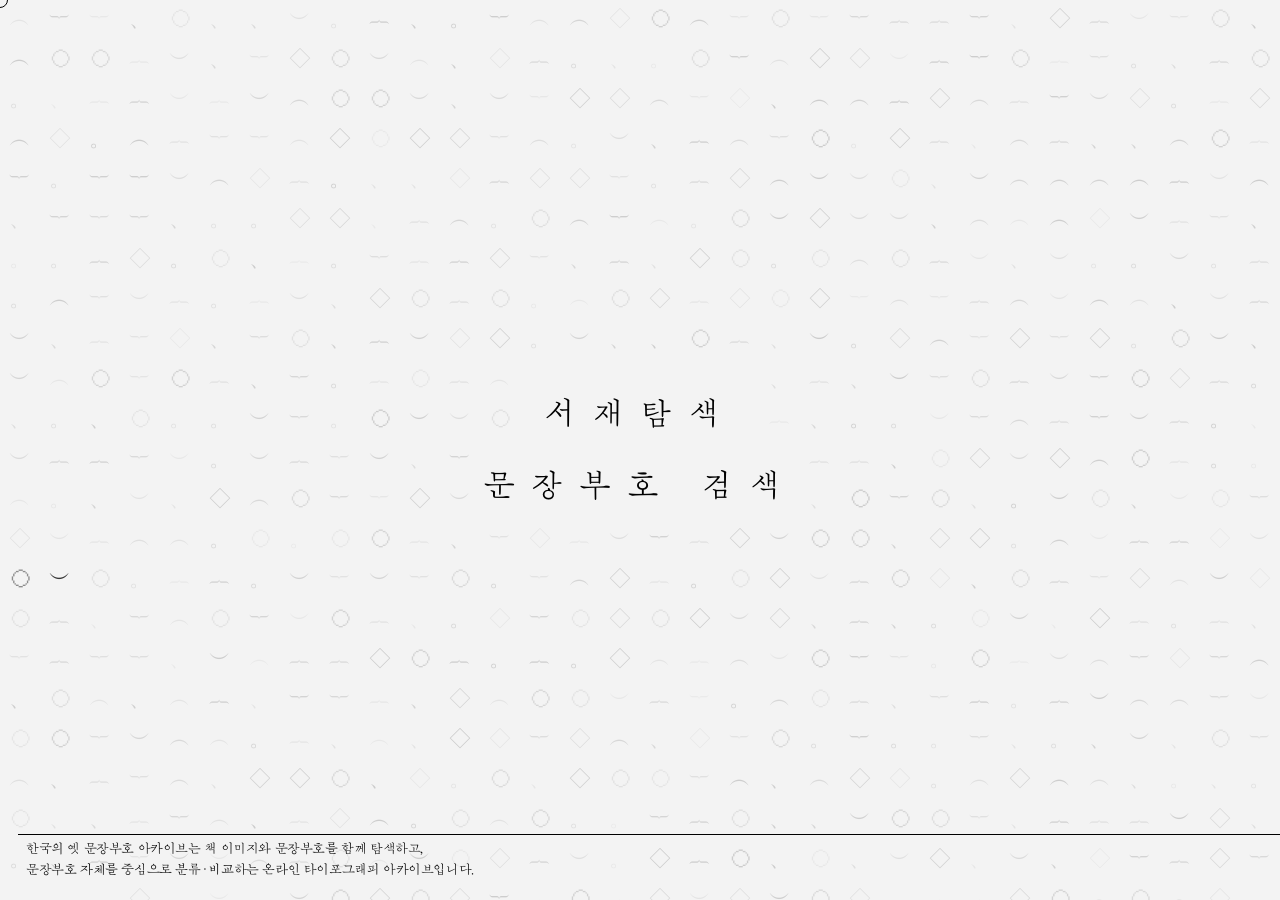
==== commit df80752d: "fffffhaaaaa" ====
--- a/index.html
+++ b/index.html
@@ -6,7 +6,12 @@
 <title>한국의 옛 문장부호 아카이브</title>
 
 <style>
-@import url('https://fonts.googleapis.com/css2?family=Noto+Serif+KR:wght@300;400;500;700&display=swap');
+@font-face {
+  font-family: 'OnulSamhwamyeongjo';
+  src: url('./OnulSamhwamyeongjo-Regular.woff') format('woff');
+  font-weight: 300;
+  font-style: normal;
+}
 
 *{
   margin:0;
@@ -21,7 +26,7 @@
   overflow:hidden;
   background:#f3f3f3;
   color:#000;
-  font-family:"Noto Serif KR",serif;
+  font-family:"OnulSamhwamyeongjo", serif;
 }
 
 body{
@@ -61,6 +66,7 @@
 
 .menu{
   position:relative;
+  font-size: 2rem;
   z-index:5;
   width:100%;
   height:100%;
@@ -68,8 +74,9 @@
   flex-direction:column;
   justify-content:center;
   align-items:center;
-  gap:30px;
+  gap:40px;
   pointer-events:none;
+  letter-spacing: 2rem;
 }
 
 .link{
@@ -79,8 +86,8 @@
   pointer-events:auto;
   font-size:clamp(2rem,8vw,2rem);
   font-weight:300;
-  line-height:2;
-  letter-spacing:-.08em;
+  line-height:1;
+  letter-spacing:.5em;
   color:#000;
   mix-blend-mode:screen;
   transition:
@@ -90,7 +97,7 @@
 
 .link:hover{
   transform:scale(1.04);
-  letter-spacing:-.04em;
+  border-bottom:1px solid #000;
 }
 
 /* 하단 정보 전체 */
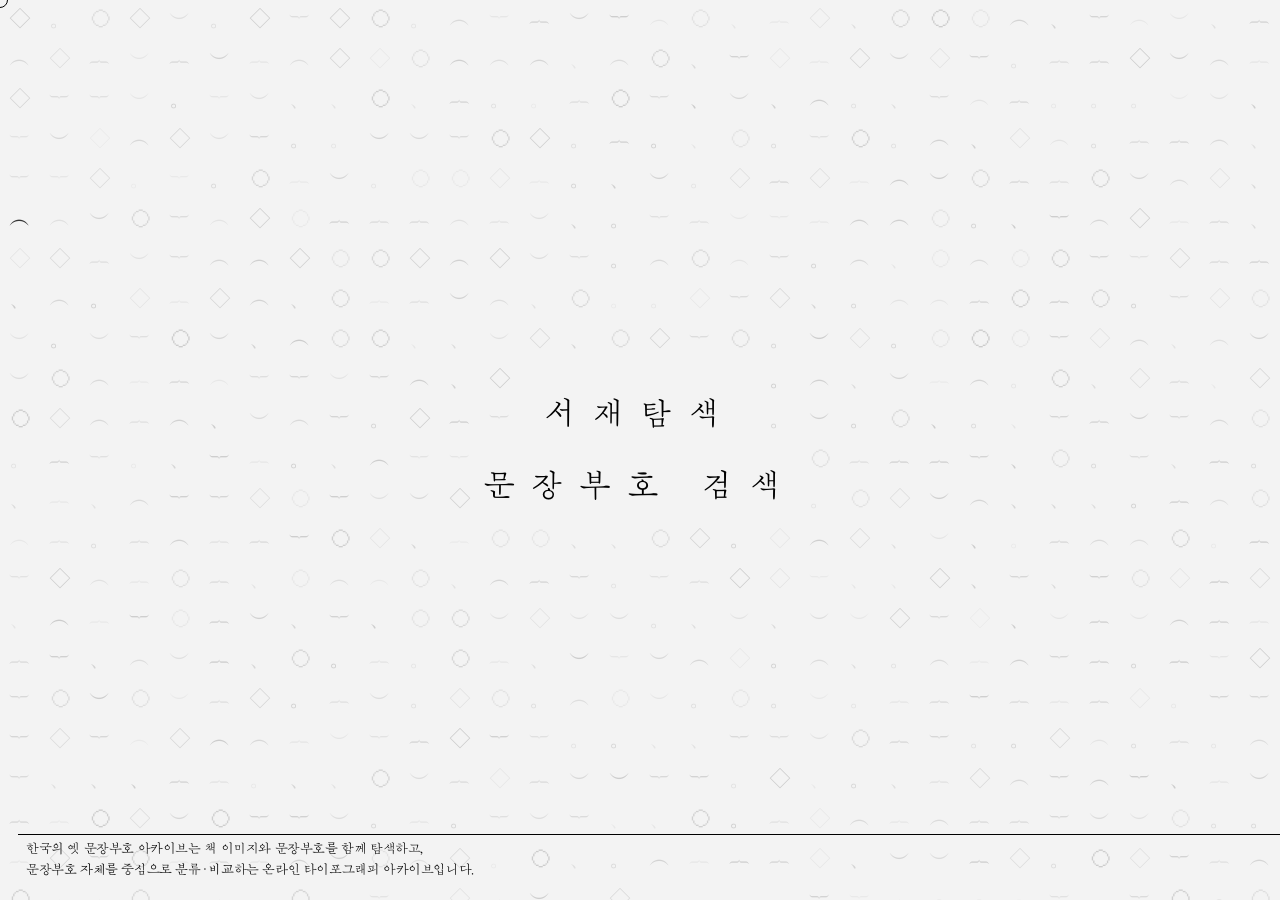
==== commit eb3f2c70: "ㅎㅅ" ====
--- a/index.html
+++ b/index.html
@@ -200,7 +200,7 @@
 
   <nav class="menu">
     <a href="5.9.html" class="link" id="link1">서재탐색</a>
-    <a href="collage.html" class="link" id="link2">문장부호 검색</a>
+    <a href="college.html" class="link" id="link2">문장부호 검색</a>
   </nav>
 
   <div class="bottom-info">
